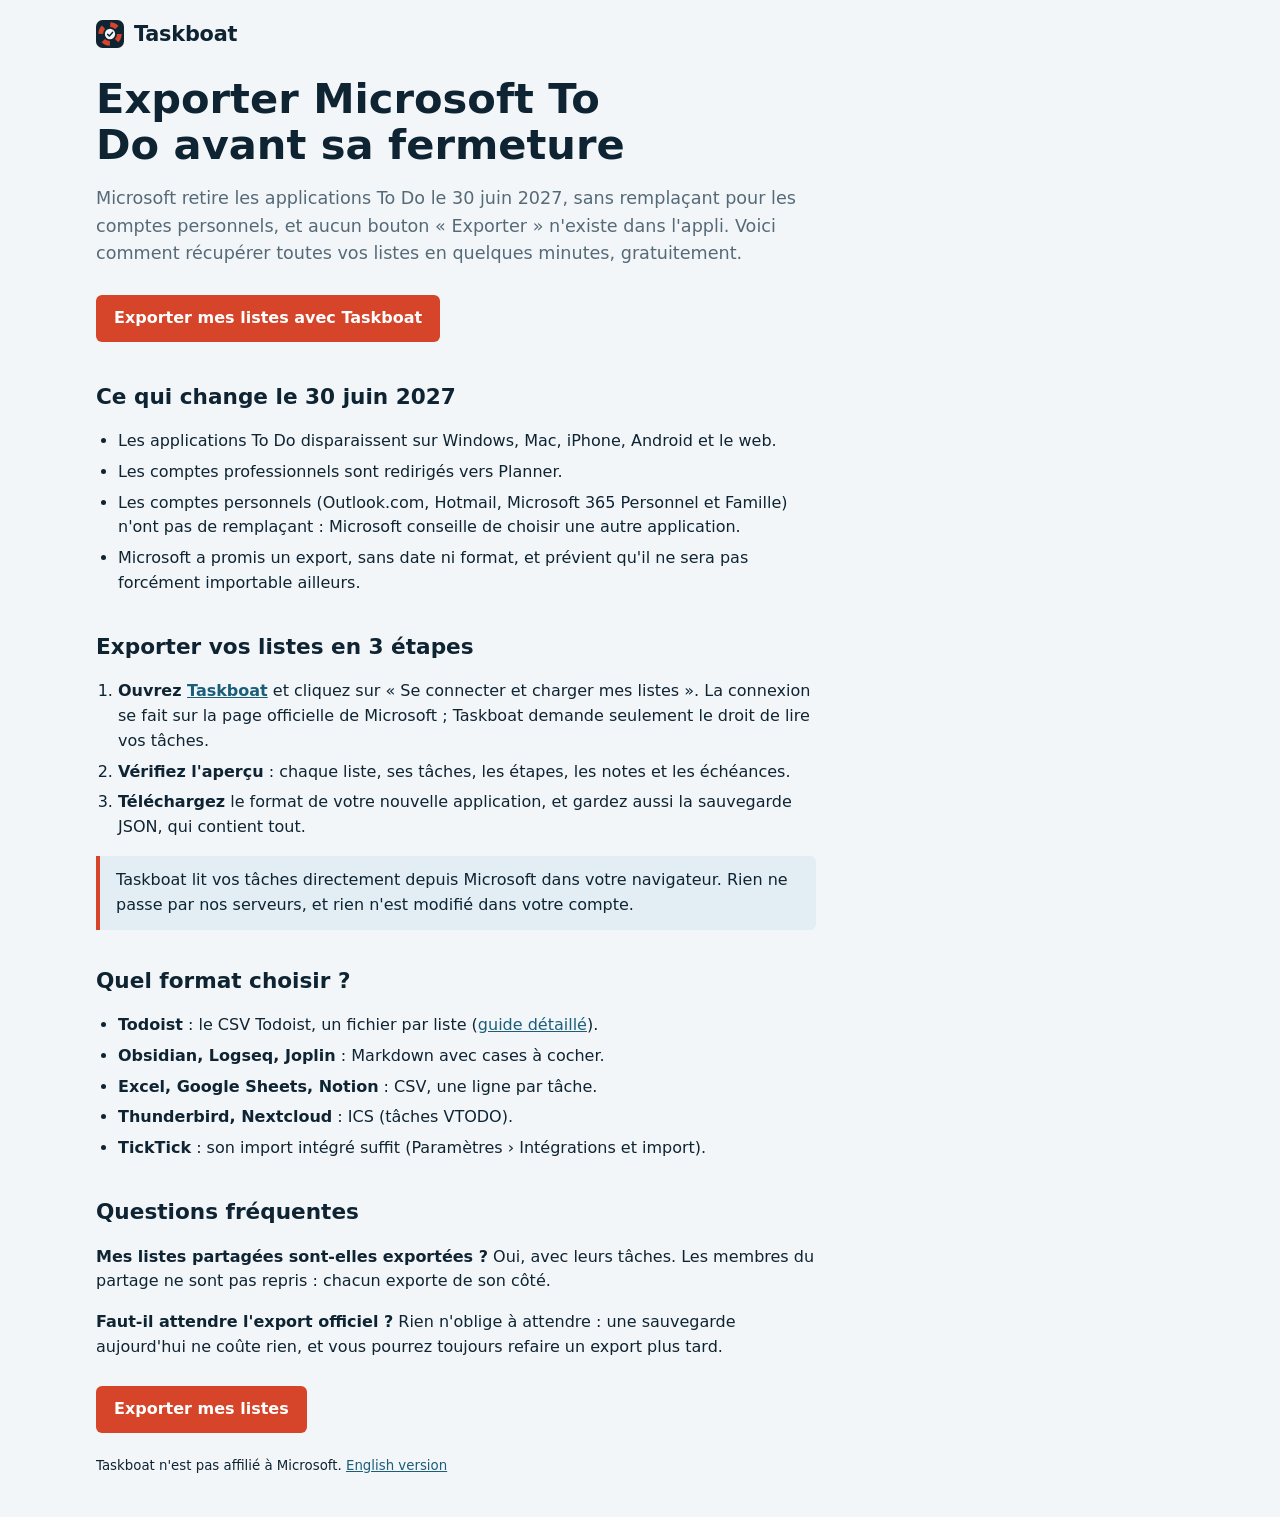
==== exporter-microsoft-to-do/index.html @ ee3c411c "Taskboat : export Microsoft To Do dans le navigateur Co-Authored-By: Claude Opus 5.5 <noreply@anthro" ====
<!doctype html>
<html lang="fr">
<head>
<meta charset="utf-8">
<meta name="viewport" content="width=device-width,initial-scale=1,viewport-fit=cover">
<title>Exporter Microsoft To Do avant sa fermeture (guide 2027)</title>
<meta name="description" content="Microsoft To Do ferme le 30 juin 2027. Comment exporter gratuitement toutes vos listes et tâches vers Todoist, Excel, Obsidian ou un calendrier, en 3 étapes.">
<link rel="canonical" href="https://DOMAINE/exporter-microsoft-to-do/">
<link rel="icon" href="/assets/icon.svg" type="image/svg+xml">
<link rel="stylesheet" href="/assets/style.css">
<meta name="theme-color" content="#1b5e7a">
</head>
<body>
<div class="wrap">
<header class="top"><div class="brand"><a href="/"><img src="/assets/icon.svg" alt="" width="28" height="28">Taskboat</a></div></header>
<main class="article">
<h1>Exporter Microsoft To Do avant sa fermeture</h1>
<p class="lead">Microsoft retire les applications To Do le 30 juin 2027, sans remplaçant pour les comptes personnels, et aucun bouton « Exporter » n'existe dans l'appli. Voici comment récupérer toutes vos listes en quelques minutes, gratuitement.</p>
<a class="cta" href="/">Exporter mes listes avec Taskboat</a>

<h2>Ce qui change le 30 juin 2027</h2>
<ul>
<li>Les applications To Do disparaissent sur Windows, Mac, iPhone, Android et le web.</li>
<li>Les comptes professionnels sont redirigés vers Planner.</li>
<li>Les comptes personnels (Outlook.com, Hotmail, Microsoft 365 Personnel et Famille) n'ont pas de remplaçant : Microsoft conseille de choisir une autre application.</li>
<li>Microsoft a promis un export, sans date ni format, et prévient qu'il ne sera pas forcément importable ailleurs.</li>
</ul>

<h2>Exporter vos listes en 3 étapes</h2>
<ol>
<li><strong>Ouvrez <a href="/">Taskboat</a></strong> et cliquez sur « Se connecter et charger mes listes ». La connexion se fait sur la page officielle de Microsoft ; Taskboat demande seulement le droit de lire vos tâches.</li>
<li><strong>Vérifiez l'aperçu</strong> : chaque liste, ses tâches, les étapes, les notes et les échéances.</li>
<li><strong>Téléchargez</strong> le format de votre nouvelle application, et gardez aussi la sauvegarde JSON, qui contient tout.</li>
</ol>
<p class="callout">Taskboat lit vos tâches directement depuis Microsoft dans votre navigateur. Rien ne passe par nos serveurs, et rien n'est modifié dans votre compte.</p>

<h2>Quel format choisir ?</h2>
<ul>
<li><strong>Todoist</strong> : le CSV Todoist, un fichier par liste (<a href="/microsoft-to-do-vers-todoist/">guide détaillé</a>).</li>
<li><strong>Obsidian, Logseq, Joplin</strong> : Markdown avec cases à cocher.</li>
<li><strong>Excel, Google Sheets, Notion</strong> : CSV, une ligne par tâche.</li>
<li><strong>Thunderbird, Nextcloud</strong> : ICS (tâches VTODO).</li>
<li><strong>TickTick</strong> : son import intégré suffit (Paramètres › Intégrations et import).</li>
</ul>

<h2>Questions fréquentes</h2>
<p><strong>Mes listes partagées sont-elles exportées ?</strong> Oui, avec leurs tâches. Les membres du partage ne sont pas repris : chacun exporte de son côté.</p>
<p><strong>Faut-il attendre l'export officiel ?</strong> Rien n'oblige à attendre : une sauvegarde aujourd'hui ne coûte rien, et vous pourrez toujours refaire un export plus tard.</p>
<a class="cta" href="/">Exporter mes listes</a>
<p><small>Taskboat n'est pas affilié à Microsoft. <a href="/en/export-microsoft-to-do/">English version</a></small></p>
</main>
</div>
</body>
</html>
---- assets/style.css ----
:root{padding-top:env(safe-area-inset-top,0px);padding-bottom:env(safe-area-inset-bottom,0px)}
body{margin:0}
img{max-width:100%}
[hidden]{display:none!important}
/* Layout : bandeau compte à rebours, puis l'outil en deux colonnes (listes | tâches) avec la barre d'export dessous ; contenu SEO en une colonne de lecture. */
:root{
  --paper:#f3f6f8; --surface:#ffffff; --ink:#0f2433; --muted:#556a78; --line:#d5dee5;
  --buoy:#d6452a; --buoy-ink:#ffffff; --sea:#1b5e7a; --sea-soft:#e2eef3;
  --done:#2f7d55; --high:#b4381f;
  --display:"Avenir Next","Segoe UI Variable Display","Segoe UI",Ubuntu,system-ui,sans-serif;
  --body:system-ui,-apple-system,"Segoe UI",Roboto,Ubuntu,sans-serif;
  --mono:ui-monospace,"Cascadia Mono","SF Mono",Menlo,Consolas,monospace;
}
@media (prefers-color-scheme:dark){:root:not([data-theme="light"]){
  --paper:#0c1820; --surface:#13232e; --ink:#e3edf2; --muted:#93a8b5; --line:#24394a;
  --buoy:#f06a4c; --buoy-ink:#1a0a05; --sea:#7cc0dc; --sea-soft:#163243;
  --done:#6fcf9c; --high:#ff8d72; color-scheme:dark}}
:root[data-theme="dark"]{
  --paper:#0c1820; --surface:#13232e; --ink:#e3edf2; --muted:#93a8b5; --line:#24394a;
  --buoy:#f06a4c; --buoy-ink:#1a0a05; --sea:#7cc0dc; --sea-soft:#163243;
  --done:#6fcf9c; --high:#ff8d72; color-scheme:dark}

*{box-sizing:border-box}
body{background:var(--paper);color:var(--ink);font-family:var(--body);font-size:16px;line-height:1.55}
html[lang="en"] .fr, html[lang="fr"] .en{display:none!important}
a{color:var(--sea)}
:focus-visible{outline:2px solid var(--buoy);outline-offset:2px}
.wrap{max-width:1120px;margin:0 auto;padding-left:max(16px,env(safe-area-inset-left,0px));padding-right:max(16px,env(safe-area-inset-right,0px))}
.narrow{max-width:720px}

header.top{padding-block:18px;display:flex;align-items:center;justify-content:space-between;gap:12px;flex-wrap:wrap}
.brand{display:flex;align-items:center;gap:10px;font-family:var(--display);font-weight:700;font-size:1.3rem;letter-spacing:-.01em}
.brand svg{flex:none}
.langs{display:flex;gap:4px}
.langs button{font:500 .8rem var(--mono);background:transparent;color:var(--muted);border:1px solid var(--line);padding:5px 9px;border-radius:4px;cursor:pointer}
.langs button[aria-pressed="true"]{background:var(--ink);color:var(--paper);border-color:var(--ink)}

.hero{padding-block:28px 22px;display:grid;grid-template-columns:1.4fr 1fr;gap:28px;align-items:end}
.hero>div{min-width:0}
.hero h1{font-family:var(--display);font-weight:700;font-size:clamp(2rem,4.6vw,3.3rem);line-height:1.04;letter-spacing:-.025em;margin:0 0 14px;text-wrap:balance}
.hero h1 em{font-style:normal;color:var(--buoy)}
.hero p.lead{font-size:1.1rem;color:var(--muted);margin:0;max-width:58ch}
.countdown{border:2px solid var(--ink);border-radius:6px;padding:16px 18px;background:var(--surface)}
.countdown .lab{font:500 .72rem var(--mono);letter-spacing:.08em;text-transform:uppercase;color:var(--muted)}
.countdown .num{font-family:var(--display);font-weight:700;font-size:3.2rem;line-height:1;font-variant-numeric:tabular-nums;margin:6px 0 2px}
.countdown .sub{font-size:.9rem;color:var(--muted)}
.countdown .bar{height:8px;background:var(--sea-soft);border-radius:4px;margin-top:12px;overflow:hidden}
.countdown .bar i{display:block;height:100%;background:var(--buoy)}

.trust{display:flex;flex-wrap:wrap;gap:8px 18px;margin:0 0 22px;padding:0;list-style:none;font-size:.9rem;color:var(--muted)}
.trust li::before{content:"✓ ";color:var(--done);font-weight:700}

/* Outil */
.tool{background:var(--surface);border:1px solid var(--line);border-radius:8px;overflow:hidden;margin-bottom:56px}
.sources{display:grid;grid-template-columns:1fr 1fr;border-bottom:1px solid var(--line)}
.src{padding:16px 18px;min-width:0}
.src+.src{border-left:1px solid var(--line)}
.src h2{font-family:var(--display);font-size:1rem;margin:0 0 4px;font-weight:700}
.src p{margin:0 0 10px;font-size:.9rem;color:var(--muted)}
.btn{font:700 .95rem var(--body);border-radius:5px;padding:9px 14px;cursor:pointer;border:1px solid var(--ink);background:var(--surface);color:var(--ink)}
.btn.primary{background:var(--buoy);border-color:var(--buoy);color:var(--buoy-ink)}
.btn:disabled{opacity:.5;cursor:not-allowed}
.row{display:flex;flex-wrap:wrap;gap:8px;align-items:center}
.drop{border:1.5px dashed var(--line);border-radius:6px;padding:10px 12px;font-size:.88rem;color:var(--muted)}
.drop.over{border-color:var(--buoy);background:var(--sea-soft)}
.status{font:400 .82rem var(--mono);color:var(--muted);padding:9px 18px;border-bottom:1px solid var(--line);background:var(--paper);overflow-wrap:anywhere}
.status b{color:var(--ink)}
.status .tag{display:inline-block;background:var(--buoy);color:var(--buoy-ink);padding:1px 6px;border-radius:3px;margin-right:6px;font-weight:500}

.panes{display:grid;grid-template-columns:250px 1fr;min-height:360px}
.lists{border-right:1px solid var(--line);padding:10px;min-width:0}
.lists button{display:flex;justify-content:space-between;gap:8px;width:100%;text-align:left;background:transparent;border:0;color:var(--ink);padding:8px 10px;border-radius:5px;cursor:pointer;font:400 .95rem var(--body)}
.lists button span:first-child{min-width:0;overflow:hidden;text-overflow:ellipsis;white-space:nowrap}
.lists button .c{font:400 .78rem var(--mono);color:var(--muted);font-variant-numeric:tabular-nums}
.lists button[aria-current="true"]{background:var(--sea-soft);font-weight:700}
.tasks{padding:12px 18px;min-width:0}
.tasks .head{display:flex;justify-content:space-between;align-items:center;gap:10px;flex-wrap:wrap;margin-bottom:8px}
.tasks h3{font-family:var(--display);font-size:1.25rem;margin:0}
.tasks input[type=search]{font:400 .9rem var(--body);padding:7px 10px;border:1px solid var(--line);border-radius:5px;background:var(--paper);color:var(--ink);min-width:0;width:200px;max-width:100%}
.task{display:grid;grid-template-columns:22px 1fr;gap:10px;padding:10px 0;border-top:1px solid var(--line)}
.task:first-of-type{border-top:0}
.task .box{width:18px;height:18px;border:2px solid var(--muted);border-radius:50%;margin-top:3px}
.task.done .box{background:var(--done);border-color:var(--done)}
.task.done .t{text-decoration:line-through;color:var(--muted)}
.task>div{min-width:0}
.t{font-weight:700;overflow-wrap:anywhere}
.meta{display:flex;flex-wrap:wrap;gap:6px;margin-top:4px;font:400 .76rem var(--mono);color:var(--muted)}
.meta span{border:1px solid var(--line);border-radius:3px;padding:1px 6px}
.meta .hi{color:var(--high);border-color:var(--high)}
.note{font-size:.88rem;color:var(--muted);margin-top:4px;white-space:pre-wrap;overflow-wrap:anywhere}
.steps{list-style:none;margin:6px 0 0;padding:0;font-size:.88rem}
.steps li{padding-left:20px;position:relative}
.steps li::before{content:"○";position:absolute;left:2px;color:var(--muted)}
.steps li.ok{color:var(--muted);text-decoration:line-through}
.steps li.ok::before{content:"●";color:var(--done);text-decoration:none}
.empty{color:var(--muted);padding:20px 0}

.exports{border-top:1px solid var(--line);padding:16px 18px;background:var(--paper)}
.exports h2{font-family:var(--display);font-size:1rem;margin:0 0 10px}
.fmt{display:grid;grid-template-columns:repeat(auto-fill,minmax(190px,1fr));gap:8px}
.fmt button{text-align:left;background:var(--surface);border:1px solid var(--line);border-radius:6px;padding:10px 12px;cursor:pointer;color:var(--ink);font:400 .85rem var(--body)}
.fmt button:hover{border-color:var(--ink)}
.fmt b{display:block;font-family:var(--display);font-size:.98rem;margin-bottom:2px}
.fmt small{color:var(--muted)}
.opts{display:flex;flex-wrap:wrap;gap:6px 18px;margin:12px 0 0;font-size:.88rem}
.out{margin-top:12px}
.out .row{justify-content:space-between;margin-bottom:6px}
.out .fname{font:500 .82rem var(--mono);overflow-wrap:anywhere}
.out textarea{width:100%;height:200px;font:400 .8rem/1.45 var(--mono);background:var(--surface);color:var(--ink);border:1px solid var(--line);border-radius:6px;padding:10px;resize:vertical}
.hint{font-size:.82rem;color:var(--muted);margin:6px 0 0}

/* Contenu */
section.content{padding-block:8px 48px}
section.content h2{font-family:var(--display);font-size:1.7rem;letter-spacing:-.015em;margin:0 0 14px;text-wrap:balance}
section.content p{margin:0 0 14px}
.howto{counter-reset:s;list-style:none;padding:0;margin:0 0 14px;display:grid;gap:12px}
.howto li{counter-increment:s;display:grid;grid-template-columns:34px 1fr;gap:12px}
.howto li::before{content:counter(s);font:700 1rem var(--display);width:30px;height:30px;border-radius:50%;background:var(--ink);color:var(--paper);display:grid;place-items:center}
.howto li>div{min-width:0}
code{font-family:var(--mono);font-size:.86em;background:var(--sea-soft);padding:1px 5px;border-radius:3px;overflow-wrap:anywhere}
.dest{width:100%;border-collapse:collapse;font-size:.92rem}
.tablewrap{overflow-x:auto;margin-bottom:14px}
.dest th,.dest td{text-align:left;padding:8px 10px;border-bottom:1px solid var(--line);vertical-align:top}
.dest th{font:500 .74rem var(--mono);letter-spacing:.06em;text-transform:uppercase;color:var(--muted)}
details{border-top:1px solid var(--line);padding:12px 0}
details:last-of-type{border-bottom:1px solid var(--line)}
summary{font-weight:700;cursor:pointer}
details p{margin:8px 0 0;color:var(--muted)}

.premium{background:var(--ink);color:var(--paper);border-radius:8px;padding:26px 24px;margin-bottom:48px}
.premium h2{font-family:var(--display);font-size:1.6rem;margin:0 0 6px}
.premium p{margin:0 0 16px;opacity:.85}
.plans{display:grid;grid-template-columns:repeat(auto-fit,minmax(220px,1fr));gap:12px}
.plan{border:1px solid color-mix(in srgb,var(--paper) 25%,transparent);border-radius:6px;padding:16px}
.plan h3{margin:0 0 2px;font-family:var(--display)}
.plan .price{font:500 1.4rem var(--display);margin-bottom:8px;font-variant-numeric:tabular-nums}
.plan ul{margin:0;padding-left:18px;font-size:.92rem}
.plan.hl{border-color:var(--buoy)}
.badge{display:inline-block;font:500 .7rem var(--mono);text-transform:uppercase;letter-spacing:.06em;background:var(--buoy);color:var(--buoy-ink);padding:2px 7px;border-radius:3px;margin-bottom:8px}

footer{border-top:1px solid var(--line);padding-block:20px 36px;font-size:.84rem;color:var(--muted)}

@media (max-width:780px){
  .hero{grid-template-columns:1fr}
  .sources{grid-template-columns:1fr}
  .src+.src{border-left:0;border-top:1px solid var(--line)}
  .panes{grid-template-columns:1fr}
  .lists{border-right:0;border-bottom:1px solid var(--line);display:flex;overflow-x:auto;gap:4px}
  .lists button{width:auto;flex:none}
  .tasks input[type=search]{width:100%}
}
@media (prefers-reduced-motion:reduce){*{transition:none!important;animation:none!important}}

/* pages de guide */
.article{max-width:720px;padding-block:8px 24px}
.article h1{font-family:var(--display);font-size:clamp(1.8rem,4vw,2.6rem);line-height:1.1;margin:0 0 14px;text-wrap:balance}
.article h2{font-family:var(--display);font-size:1.35rem;margin:34px 0 10px}
.article .lead{font-size:1.1rem;color:var(--muted)}
.article ol,.article ul{padding-left:22px;display:grid;gap:6px}
.cta{display:inline-block;margin:10px 0 4px;background:var(--buoy);color:var(--buoy-ink);text-decoration:none;font-weight:700;padding:11px 18px;border-radius:6px}
.callout{border-left:4px solid var(--buoy);background:var(--sea-soft);padding:12px 16px;border-radius:0 6px 6px 0}
.brand a{color:inherit;text-decoration:none;display:flex;align-items:center;gap:10px}
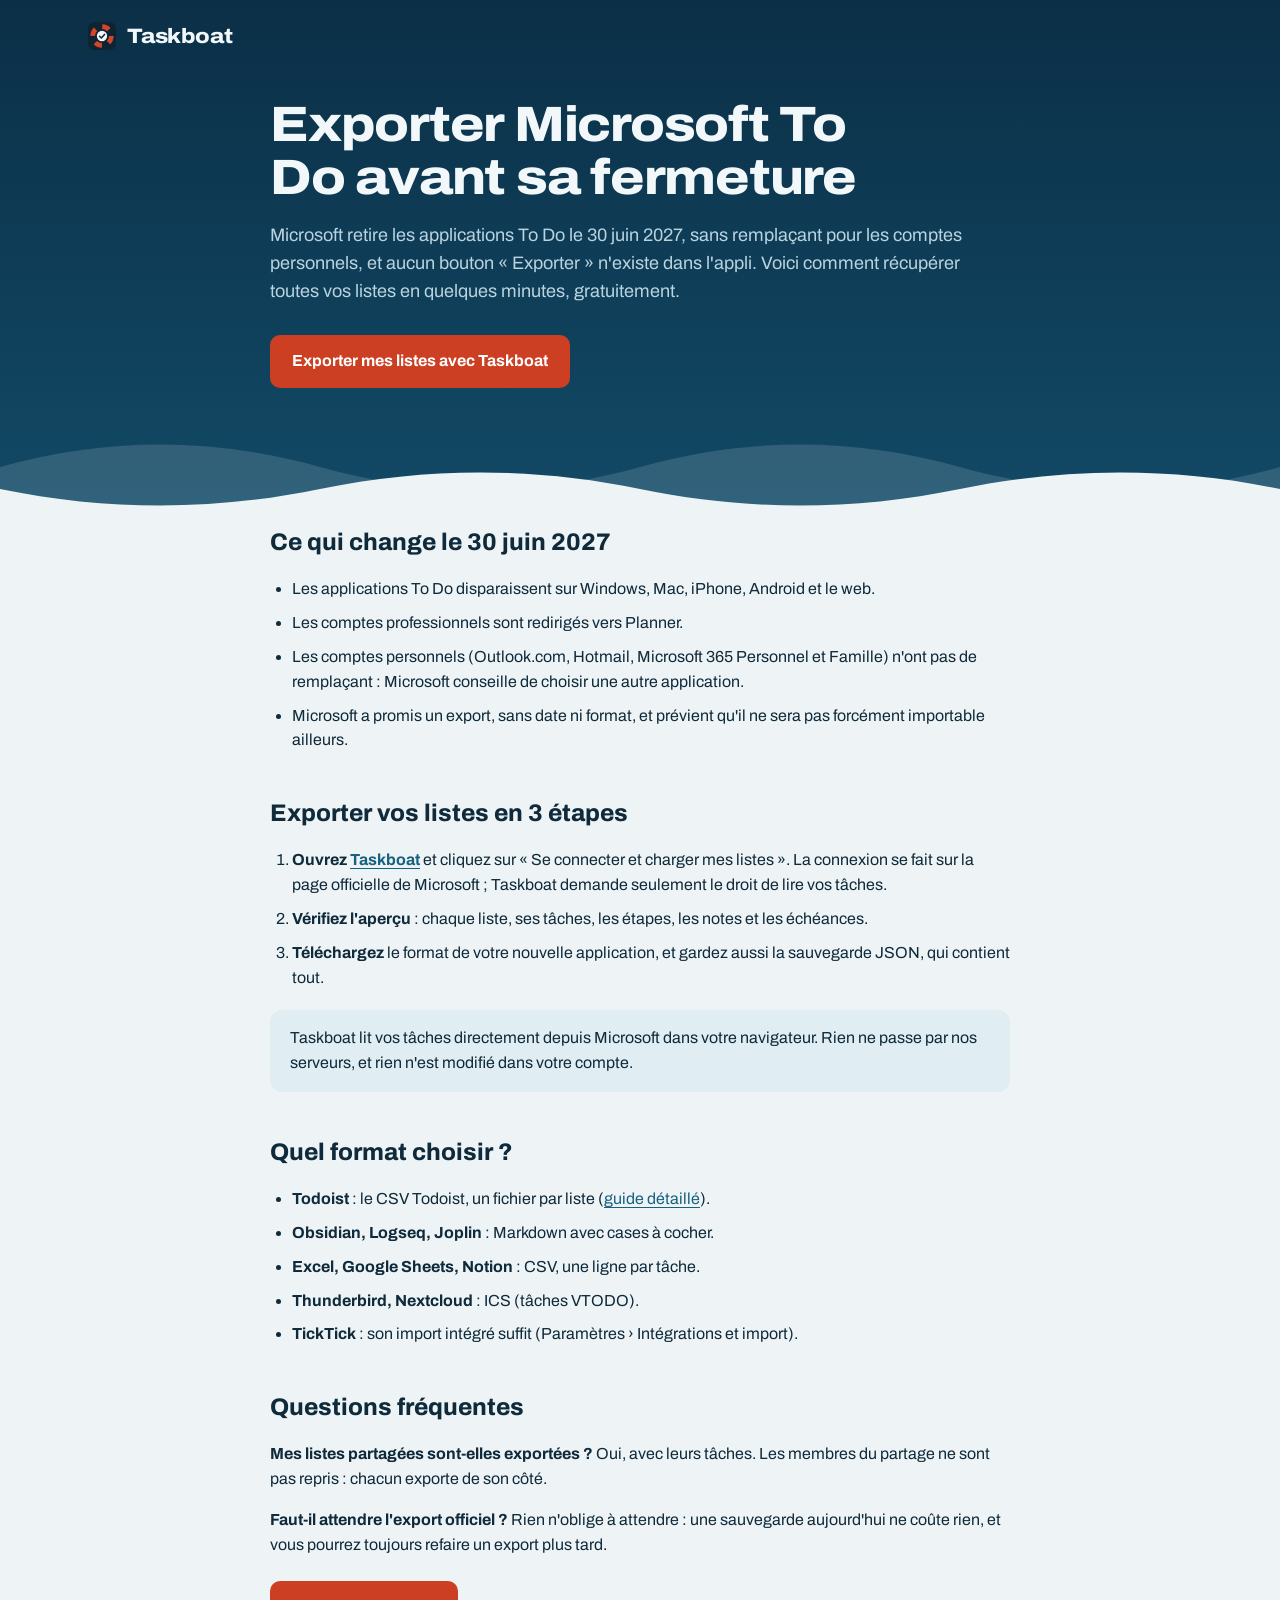
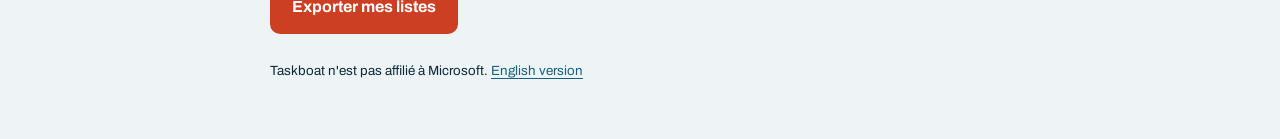
==== commit 9c46006b: "Nouvelle identité visuelle maritime, police locale, image de partage Co-Authored-By: Claude Opus 5.5" ====
--- a/exporter-microsoft-to-do/index.html
+++ b/exporter-microsoft-to-do/index.html
@@ -11,13 +11,20 @@
 <meta name="theme-color" content="#1b5e7a">
 </head>
 <body>
+<main>
+<div class="sea sea-guide">
 <div class="wrap">
 <header class="top"><div class="brand"><a href="/"><img src="/assets/icon.svg" alt="" width="28" height="28">Taskboat</a></div></header>
-<main class="article">
+<div class="article">
 <h1>Exporter Microsoft To Do avant sa fermeture</h1>
 <p class="lead">Microsoft retire les applications To Do le 30 juin 2027, sans remplaçant pour les comptes personnels, et aucun bouton « Exporter » n'existe dans l'appli. Voici comment récupérer toutes vos listes en quelques minutes, gratuitement.</p>
 <a class="cta" href="/">Exporter mes listes avec Taskboat</a>
+</div>
+</div>
+<svg class="wave" viewBox="0 0 1440 90" preserveAspectRatio="none" aria-hidden="true"><path class="back" d="M0 40C120 10 240 10 360 40S600 70 720 40 960 10 1080 40s240 30 360 0V90H0Z"/><path class="front" d="M0 62c120 22 240 22 360 0s240-22 360 0 240 22 360 0 240-22 360 0V90H0Z"/></svg>
+</div>
 
+<div class="wrap"><div class="article">
 <h2>Ce qui change le 30 juin 2027</h2>
 <ul>
 <li>Les applications To Do disparaissent sur Windows, Mac, iPhone, Android et le web.</li>
@@ -48,7 +55,7 @@
 <p><strong>Faut-il attendre l'export officiel ?</strong> Rien n'oblige à attendre : une sauvegarde aujourd'hui ne coûte rien, et vous pourrez toujours refaire un export plus tard.</p>
 <a class="cta" href="/">Exporter mes listes</a>
 <p><small>Taskboat n'est pas affilié à Microsoft. <a href="/en/export-microsoft-to-do/">English version</a></small></p>
+</div></div>
 </main>
-</div>
 </body>
 </html>
--- a/assets/style.css
+++ b/assets/style.css
@@ -1,162 +1,206 @@
-:root{padding-top:env(safe-area-inset-top,0px);padding-bottom:env(safe-area-inset-bottom,0px)}
-body{margin:0}
-img{max-width:100%}
+/* Plan : mer profonde en tête (titre + bouée-compteur), vague, outil posé sur la ligne d'eau, puis contenu sur papier clair. */
+@font-face{font-family:"Archivo";src:url("/assets/fonts/archivo.woff2") format("woff2");font-weight:400 800;font-stretch:100% 125%;font-display:swap}
+:root{
+  --deep:#0b2f47; --deep-2:#124a66; --foam:#f2f8fa; --foam-muted:#b9d3df; --coral:#ff8a6b;
+  --paper:#eef4f6; --surface:#ffffff; --ink:#0f2a3a; --muted:#526b7a; --line:#d3e0e6;
+  --buoy:#cc3f22; --buoy-hover:#b03319; --buoy-ink:#ffffff; --sea:#17617f; --sea-soft:#e0eef3;
+  --done:#23774b; --high:#b4381f; --shadow:0 18px 50px -18px rgb(11 47 71 / .38);
+  --display:"Archivo","Segoe UI Variable Display","Segoe UI",system-ui,sans-serif;
+  --body:"Archivo","Segoe UI",system-ui,-apple-system,Roboto,sans-serif;
+  --mono:ui-monospace,"Cascadia Mono","SF Mono",Menlo,Consolas,monospace;
+}
+@media (prefers-color-scheme:dark){:root{
+  --deep:#0a2a3f; --deep-2:#0f4059; --paper:#071822; --surface:#0f2532; --ink:#e4eff4; --muted:#9ab2bf; --line:#21404f;
+  --buoy:#f47553; --buoy-hover:#ff8d6e; --buoy-ink:#1d0a04; --sea:#83c9e4; --sea-soft:#153646;
+  --done:#6fd39e; --high:#ff9a80; --shadow:0 18px 50px -18px rgb(0 0 0 / .7); color-scheme:dark}}
+
+*{box-sizing:border-box}
+html{-webkit-text-size-adjust:100%}
+body{margin:0;background:var(--paper);color:var(--ink);font-family:var(--body);font-size:16px;line-height:1.55}
+img,svg{max-width:100%}
 [hidden]{display:none!important}
-/* Layout : bandeau compte à rebours, puis l'outil en deux colonnes (listes | tâches) avec la barre d'export dessous ; contenu SEO en une colonne de lecture. */
-:root{
-  --paper:#f3f6f8; --surface:#ffffff; --ink:#0f2433; --muted:#556a78; --line:#d5dee5;
-  --buoy:#d6452a; --buoy-ink:#ffffff; --sea:#1b5e7a; --sea-soft:#e2eef3;
-  --done:#2f7d55; --high:#b4381f;
-  --display:"Avenir Next","Segoe UI Variable Display","Segoe UI",Ubuntu,system-ui,sans-serif;
-  --body:system-ui,-apple-system,"Segoe UI",Roboto,Ubuntu,sans-serif;
-  --mono:ui-monospace,"Cascadia Mono","SF Mono",Menlo,Consolas,monospace;
-}
-@media (prefers-color-scheme:dark){:root:not([data-theme="light"]){
-  --paper:#0c1820; --surface:#13232e; --ink:#e3edf2; --muted:#93a8b5; --line:#24394a;
-  --buoy:#f06a4c; --buoy-ink:#1a0a05; --sea:#7cc0dc; --sea-soft:#163243;
-  --done:#6fcf9c; --high:#ff8d72; color-scheme:dark}}
-:root[data-theme="dark"]{
-  --paper:#0c1820; --surface:#13232e; --ink:#e3edf2; --muted:#93a8b5; --line:#24394a;
-  --buoy:#f06a4c; --buoy-ink:#1a0a05; --sea:#7cc0dc; --sea-soft:#163243;
-  --done:#6fcf9c; --high:#ff8d72; color-scheme:dark}
-
-*{box-sizing:border-box}
-body{background:var(--paper);color:var(--ink);font-family:var(--body);font-size:16px;line-height:1.55}
 html[lang="en"] .fr, html[lang="fr"] .en{display:none!important}
-a{color:var(--sea)}
-:focus-visible{outline:2px solid var(--buoy);outline-offset:2px}
-.wrap{max-width:1120px;margin:0 auto;padding-left:max(16px,env(safe-area-inset-left,0px));padding-right:max(16px,env(safe-area-inset-right,0px))}
-.narrow{max-width:720px}
-
-header.top{padding-block:18px;display:flex;align-items:center;justify-content:space-between;gap:12px;flex-wrap:wrap}
-.brand{display:flex;align-items:center;gap:10px;font-family:var(--display);font-weight:700;font-size:1.3rem;letter-spacing:-.01em}
-.brand svg{flex:none}
-.langs{display:flex;gap:4px}
-.langs button{font:500 .8rem var(--mono);background:transparent;color:var(--muted);border:1px solid var(--line);padding:5px 9px;border-radius:4px;cursor:pointer}
-.langs button[aria-pressed="true"]{background:var(--ink);color:var(--paper);border-color:var(--ink)}
-
-.hero{padding-block:28px 22px;display:grid;grid-template-columns:1.4fr 1fr;gap:28px;align-items:end}
-.hero>div{min-width:0}
-.hero h1{font-family:var(--display);font-weight:700;font-size:clamp(2rem,4.6vw,3.3rem);line-height:1.04;letter-spacing:-.025em;margin:0 0 14px;text-wrap:balance}
-.hero h1 em{font-style:normal;color:var(--buoy)}
-.hero p.lead{font-size:1.1rem;color:var(--muted);margin:0;max-width:58ch}
-.countdown{border:2px solid var(--ink);border-radius:6px;padding:16px 18px;background:var(--surface)}
-.countdown .lab{font:500 .72rem var(--mono);letter-spacing:.08em;text-transform:uppercase;color:var(--muted)}
-.countdown .num{font-family:var(--display);font-weight:700;font-size:3.2rem;line-height:1;font-variant-numeric:tabular-nums;margin:6px 0 2px}
-.countdown .sub{font-size:.9rem;color:var(--muted)}
-.countdown .bar{height:8px;background:var(--sea-soft);border-radius:4px;margin-top:12px;overflow:hidden}
-.countdown .bar i{display:block;height:100%;background:var(--buoy)}
-
-.trust{display:flex;flex-wrap:wrap;gap:8px 18px;margin:0 0 22px;padding:0;list-style:none;font-size:.9rem;color:var(--muted)}
-.trust li::before{content:"✓ ";color:var(--done);font-weight:700}
+a{color:var(--sea);text-underline-offset:3px}
+:focus-visible{outline:3px solid var(--coral);outline-offset:2px}
+h1,h2,h3{font-family:var(--display);text-wrap:balance}
+.wrap{max-width:1140px;margin:0 auto;padding-left:max(18px,env(safe-area-inset-left,0px));padding-right:max(18px,env(safe-area-inset-right,0px))}
+.narrow{max-width:800px}
+
+/* Mer */
+.sea{position:relative;background:linear-gradient(var(--deep),var(--deep-2));color:var(--foam);padding-bottom:210px;overflow:hidden}
+.sea .wave{position:absolute;left:0;bottom:-1px;width:100%;height:90px;max-width:none;display:block}
+.wave .back{fill:var(--foam);opacity:.14}
+.wave .front{fill:var(--paper)}
+.sea .wrap{position:relative;z-index:1}
+header.top{padding-block:20px;display:flex;align-items:center;justify-content:space-between;gap:12px;flex-wrap:wrap}
+.brand{display:flex;align-items:center;gap:11px;font-family:var(--display);font-weight:800;font-stretch:112%;font-size:1.3rem;letter-spacing:-.01em}
+.brand a{color:inherit;text-decoration:none;display:flex;align-items:center;gap:11px}
+.langs{display:flex;border:1px solid rgb(242 248 250 / .35);border-radius:99px;padding:3px}
+.langs button{font:600 .82rem var(--body);background:transparent;color:var(--foam-muted);border:0;padding:5px 13px;border-radius:99px;cursor:pointer}
+.langs button[aria-pressed="true"]{background:var(--foam);color:#0b2f47}
+
+.hero{padding-block:34px 20px;display:grid;grid-template-columns:minmax(0,1.45fr) minmax(0,1fr);gap:40px;align-items:center}
+.hero h1{font-weight:800;font-stretch:116%;font-size:clamp(2rem,4.2vw,3.3rem);line-height:1.03;letter-spacing:-.03em;margin:0 0 20px}
+.hero h1 em{font-style:normal;color:var(--coral);display:block}
+.hero .lead{font-size:1.13rem;color:var(--foam-muted);margin:0;max-width:54ch}
+.trust{display:flex;flex-wrap:wrap;gap:8px 22px;margin:26px 0 0;padding:0;list-style:none;font-size:.93rem;font-weight:500}
+.trust li{display:flex;gap:8px;align-items:center}
+.trust li::before{content:"";width:15px;height:8px;border:solid var(--coral);border-width:0 0 2.5px 2.5px;transform:rotate(-45deg) scale(.75);margin-top:-5px}
+
+.countdown{text-align:center}
+.buoy{position:relative;width:min(330px,82vw);margin:0 auto}
+.buoy svg{display:block;width:100%;height:auto;overflow:visible}
+.buoy .in{position:absolute;inset:0;display:grid;place-content:center;justify-items:center}
+.buoy .num{font:800 clamp(2.9rem,14vw,3.9rem)/1 var(--display);font-variant-numeric:tabular-nums;letter-spacing:-.03em}
+.buoy .unit{font-size:.95rem;font-weight:600;color:var(--foam-muted);margin-top:3px}
+.countdown .lab{margin:16px 0 0;font-size:.95rem;color:var(--foam-muted)}
+.countdown .lab b{color:var(--foam)}
+@media (prefers-reduced-motion:no-preference){
+  .buoy svg{animation:bob 7s ease-in-out infinite;transform-origin:50% 60%}
+  .btn,.fmt button,.lists button,.cta{transition:background-color .15s,border-color .15s,transform .15s}
+}
+@keyframes bob{0%,100%{transform:rotate(-3deg)}50%{transform:rotate(3deg)}}
 
 /* Outil */
-.tool{background:var(--surface);border:1px solid var(--line);border-radius:8px;overflow:hidden;margin-bottom:56px}
-.sources{display:grid;grid-template-columns:1fr 1fr;border-bottom:1px solid var(--line)}
-.src{padding:16px 18px;min-width:0}
+.deck{position:relative;z-index:2;margin-top:-165px}
+.tool{background:var(--surface);border-radius:18px;overflow:hidden;margin-bottom:84px;box-shadow:var(--shadow);border:1px solid var(--line)}
+.sources{display:grid;grid-template-columns:1.1fr 1fr}
+.src{padding:26px 28px;min-width:0}
 .src+.src{border-left:1px solid var(--line)}
-.src h2{font-family:var(--display);font-size:1rem;margin:0 0 4px;font-weight:700}
-.src p{margin:0 0 10px;font-size:.9rem;color:var(--muted)}
-.btn{font:700 .95rem var(--body);border-radius:5px;padding:9px 14px;cursor:pointer;border:1px solid var(--ink);background:var(--surface);color:var(--ink)}
+.src h2{font-size:1.2rem;margin:0 0 5px;font-weight:700}
+.src p{margin:0 0 16px;font-size:.94rem;color:var(--muted)}
+.btn{font:700 .96rem var(--body);border-radius:10px;padding:11px 18px;cursor:pointer;border:1.5px solid var(--line);background:var(--surface);color:var(--ink)}
+.btn:hover{border-color:var(--sea)}
 .btn.primary{background:var(--buoy);border-color:var(--buoy);color:var(--buoy-ink)}
-.btn:disabled{opacity:.5;cursor:not-allowed}
-.row{display:flex;flex-wrap:wrap;gap:8px;align-items:center}
-.drop{border:1.5px dashed var(--line);border-radius:6px;padding:10px 12px;font-size:.88rem;color:var(--muted)}
-.drop.over{border-color:var(--buoy);background:var(--sea-soft)}
-.status{font:400 .82rem var(--mono);color:var(--muted);padding:9px 18px;border-bottom:1px solid var(--line);background:var(--paper);overflow-wrap:anywhere}
+.btn.primary:hover{background:var(--buoy-hover);border-color:var(--buoy-hover)}
+#btn-ms{font-size:1.04rem;padding:14px 22px}
+.btn:disabled{opacity:.55;cursor:wait}
+.row{display:flex;flex-wrap:wrap;gap:10px;align-items:center}
+.drop{border:1.5px dashed var(--line);border-radius:10px;padding:10px 14px;font-size:.9rem;color:var(--muted)}
+.drop.over{border-color:var(--buoy);background:var(--sea-soft);color:var(--ink)}
+.status{font-size:.92rem;color:var(--muted);padding:12px 28px;border-block:1px solid var(--line);background:var(--sea-soft);overflow-wrap:anywhere}
 .status b{color:var(--ink)}
-.status .tag{display:inline-block;background:var(--buoy);color:var(--buoy-ink);padding:1px 6px;border-radius:3px;margin-right:6px;font-weight:500}
-
-.panes{display:grid;grid-template-columns:250px 1fr;min-height:360px}
-.lists{border-right:1px solid var(--line);padding:10px;min-width:0}
-.lists button{display:flex;justify-content:space-between;gap:8px;width:100%;text-align:left;background:transparent;border:0;color:var(--ink);padding:8px 10px;border-radius:5px;cursor:pointer;font:400 .95rem var(--body)}
+.status .tag{display:inline-block;background:var(--sea);color:var(--surface);padding:1px 10px;border-radius:99px;margin-right:9px;font-weight:600;font-size:.82rem}
+
+.panes{display:grid;grid-template-columns:250px minmax(0,1fr);min-height:340px}
+.lists{border-right:1px solid var(--line);padding:16px;min-width:0;display:flex;flex-direction:column;gap:3px}
+.lists button{display:flex;justify-content:space-between;align-items:center;gap:8px;width:100%;text-align:left;background:transparent;border:0;color:var(--ink);padding:10px 12px;border-radius:9px;cursor:pointer;font:500 .97rem var(--body)}
 .lists button span:first-child{min-width:0;overflow:hidden;text-overflow:ellipsis;white-space:nowrap}
-.lists button .c{font:400 .78rem var(--mono);color:var(--muted);font-variant-numeric:tabular-nums}
+.lists button .c{font-size:.82rem;color:var(--muted);font-variant-numeric:tabular-nums}
+.lists button:hover{background:var(--paper)}
 .lists button[aria-current="true"]{background:var(--sea-soft);font-weight:700}
-.tasks{padding:12px 18px;min-width:0}
+.tasks{padding:20px 28px;min-width:0}
 .tasks .head{display:flex;justify-content:space-between;align-items:center;gap:10px;flex-wrap:wrap;margin-bottom:8px}
-.tasks h3{font-family:var(--display);font-size:1.25rem;margin:0}
-.tasks input[type=search]{font:400 .9rem var(--body);padding:7px 10px;border:1px solid var(--line);border-radius:5px;background:var(--paper);color:var(--ink);min-width:0;width:200px;max-width:100%}
-.task{display:grid;grid-template-columns:22px 1fr;gap:10px;padding:10px 0;border-top:1px solid var(--line)}
-.task:first-of-type{border-top:0}
-.task .box{width:18px;height:18px;border:2px solid var(--muted);border-radius:50%;margin-top:3px}
+.tasks h3{font-size:1.4rem;margin:0;font-weight:700}
+.tasks input[type=search]{font:400 .94rem var(--body);padding:9px 14px;border:1px solid var(--line);border-radius:10px;background:var(--paper);color:var(--ink);width:220px;max-width:100%}
+.task{display:grid;grid-template-columns:22px minmax(0,1fr);gap:12px;padding:14px 0;border-top:1px solid var(--line)}
+.task:first-child{border-top:0}
+.task .box{width:20px;height:20px;border:2px solid var(--muted);border-radius:50%;margin-top:2px;display:grid;place-items:center}
 .task.done .box{background:var(--done);border-color:var(--done)}
-.task.done .t{text-decoration:line-through;color:var(--muted)}
-.task>div{min-width:0}
-.t{font-weight:700;overflow-wrap:anywhere}
-.meta{display:flex;flex-wrap:wrap;gap:6px;margin-top:4px;font:400 .76rem var(--mono);color:var(--muted)}
-.meta span{border:1px solid var(--line);border-radius:3px;padding:1px 6px}
-.meta .hi{color:var(--high);border-color:var(--high)}
-.note{font-size:.88rem;color:var(--muted);margin-top:4px;white-space:pre-wrap;overflow-wrap:anywhere}
-.steps{list-style:none;margin:6px 0 0;padding:0;font-size:.88rem}
-.steps li{padding-left:20px;position:relative}
-.steps li::before{content:"○";position:absolute;left:2px;color:var(--muted)}
+.task.done .box::after{content:"";width:9px;height:5px;border:solid var(--surface);border-width:0 0 2px 2px;transform:translateY(-1px) rotate(-45deg)}
+.task.done .t{text-decoration:line-through;color:var(--muted);font-weight:500}
+.t{font-weight:650;overflow-wrap:anywhere}
+.meta{display:flex;flex-wrap:wrap;gap:6px;margin-top:6px;font-size:.82rem;color:var(--muted)}
+.meta span{background:var(--paper);border-radius:99px;padding:2px 10px}
+.meta .hi{color:var(--high);font-weight:600;background:color-mix(in srgb,var(--high) 12%,transparent)}
+.note{font-size:.92rem;color:var(--muted);margin-top:6px;white-space:pre-wrap;overflow-wrap:anywhere}
+.steps{list-style:none;margin:8px 0 0;padding:0;font-size:.92rem;display:grid;gap:2px}
+.steps li{padding-left:22px;position:relative;overflow-wrap:anywhere}
+.steps li::before{content:"";position:absolute;left:2px;top:.45em;width:9px;height:9px;border:1.5px solid var(--muted);border-radius:50%}
 .steps li.ok{color:var(--muted);text-decoration:line-through}
-.steps li.ok::before{content:"●";color:var(--done);text-decoration:none}
+.steps li.ok::before{background:var(--done);border-color:var(--done)}
 .empty{color:var(--muted);padding:20px 0}
 
-.exports{border-top:1px solid var(--line);padding:16px 18px;background:var(--paper)}
-.exports h2{font-family:var(--display);font-size:1rem;margin:0 0 10px}
-.fmt{display:grid;grid-template-columns:repeat(auto-fill,minmax(190px,1fr));gap:8px}
-.fmt button{text-align:left;background:var(--surface);border:1px solid var(--line);border-radius:6px;padding:10px 12px;cursor:pointer;color:var(--ink);font:400 .85rem var(--body)}
-.fmt button:hover{border-color:var(--ink)}
-.fmt b{display:block;font-family:var(--display);font-size:.98rem;margin-bottom:2px}
-.fmt small{color:var(--muted)}
-.opts{display:flex;flex-wrap:wrap;gap:6px 18px;margin:12px 0 0;font-size:.88rem}
-.out{margin-top:12px}
-.out .row{justify-content:space-between;margin-bottom:6px}
-.out .fname{font:500 .82rem var(--mono);overflow-wrap:anywhere}
-.out textarea{width:100%;height:200px;font:400 .8rem/1.45 var(--mono);background:var(--surface);color:var(--ink);border:1px solid var(--line);border-radius:6px;padding:10px;resize:vertical}
-.hint{font-size:.82rem;color:var(--muted);margin:6px 0 0}
+.exports{border-top:1px solid var(--line);padding:26px 28px 28px;background:var(--paper)}
+.exports h2{font-size:1.2rem;margin:0 0 14px;font-weight:700}
+.fmt{display:grid;grid-template-columns:repeat(5,minmax(0,1fr));gap:10px}
+.fmt button{display:flex;flex-direction:column;justify-content:flex-start;text-align:left;background:var(--surface);border:1.5px solid var(--line);border-radius:12px;padding:14px;cursor:pointer;color:var(--ink);font:400 .86rem/1.4 var(--body)}
+.fmt button:hover{border-color:var(--sea)}
+.fmt button[aria-pressed="true"]{border-color:var(--buoy);box-shadow:inset 0 0 0 1px var(--buoy)}
+.fmt b{display:block;font-size:1.04rem;margin-bottom:3px}
+.fmt small{color:var(--muted);font-size:.86rem}
+.opts{display:flex;flex-wrap:wrap;gap:8px 22px;margin:16px 0 0;font-size:.93rem}
+.opts label{display:flex;gap:8px;align-items:center;cursor:pointer}
+.opts input{accent-color:var(--buoy);width:17px;height:17px;margin:0}
+.out{margin-top:20px;background:var(--surface);border:1px solid var(--line);border-radius:12px;padding:16px 18px}
+.out>.row{justify-content:space-between}
+.out .fname{font-weight:650;overflow-wrap:anywhere}
+.out textarea{display:block;width:100%;height:190px;margin-top:10px;font:400 .82rem/1.5 var(--mono);background:var(--paper);color:var(--ink);border:1px solid var(--line);border-radius:8px;padding:12px;resize:vertical}
+.out details{margin-top:10px}
+.out summary{font-size:.9rem;font-weight:600;color:var(--sea);cursor:pointer;width:fit-content}
+.hint{font-size:.9rem;color:var(--muted);margin:10px 0 0;max-width:88ch}
 
 /* Contenu */
-section.content{padding-block:8px 48px}
-section.content h2{font-family:var(--display);font-size:1.7rem;letter-spacing:-.015em;margin:0 0 14px;text-wrap:balance}
-section.content p{margin:0 0 14px}
-.howto{counter-reset:s;list-style:none;padding:0;margin:0 0 14px;display:grid;gap:12px}
-.howto li{counter-increment:s;display:grid;grid-template-columns:34px 1fr;gap:12px}
-.howto li::before{content:counter(s);font:700 1rem var(--display);width:30px;height:30px;border-radius:50%;background:var(--ink);color:var(--paper);display:grid;place-items:center}
-.howto li>div{min-width:0}
-code{font-family:var(--mono);font-size:.86em;background:var(--sea-soft);padding:1px 5px;border-radius:3px;overflow-wrap:anywhere}
-.dest{width:100%;border-collapse:collapse;font-size:.92rem}
-.tablewrap{overflow-x:auto;margin-bottom:14px}
-.dest th,.dest td{text-align:left;padding:8px 10px;border-bottom:1px solid var(--line);vertical-align:top}
-.dest th{font:500 .74rem var(--mono);letter-spacing:.06em;text-transform:uppercase;color:var(--muted)}
-details{border-top:1px solid var(--line);padding:12px 0}
-details:last-of-type{border-bottom:1px solid var(--line)}
-summary{font-weight:700;cursor:pointer}
-details p{margin:8px 0 0;color:var(--muted)}
-
-.premium{background:var(--ink);color:var(--paper);border-radius:8px;padding:26px 24px;margin-bottom:48px}
-.premium h2{font-family:var(--display);font-size:1.6rem;margin:0 0 6px}
-.premium p{margin:0 0 16px;opacity:.85}
-.plans{display:grid;grid-template-columns:repeat(auto-fit,minmax(220px,1fr));gap:12px}
-.plan{border:1px solid color-mix(in srgb,var(--paper) 25%,transparent);border-radius:6px;padding:16px}
-.plan h3{margin:0 0 2px;font-family:var(--display)}
-.plan .price{font:500 1.4rem var(--display);margin-bottom:8px;font-variant-numeric:tabular-nums}
-.plan ul{margin:0;padding-left:18px;font-size:.92rem}
-.plan.hl{border-color:var(--buoy)}
-.badge{display:inline-block;font:500 .7rem var(--mono);text-transform:uppercase;letter-spacing:.06em;background:var(--buoy);color:var(--buoy-ink);padding:2px 7px;border-radius:3px;margin-bottom:8px}
-
-footer{border-top:1px solid var(--line);padding-block:20px 36px;font-size:.84rem;color:var(--muted)}
-
-@media (max-width:780px){
-  .hero{grid-template-columns:1fr}
-  .sources{grid-template-columns:1fr}
+section.content{padding-bottom:72px}
+section.content h2{font-size:clamp(1.55rem,3.4vw,2.1rem);font-weight:800;font-stretch:108%;letter-spacing:-.02em;line-height:1.15;margin:60px 0 20px}
+section.content h2:first-of-type,section.content h2.en:nth-of-type(2){margin-top:0}
+section.content p{margin:0 0 14px;max-width:68ch}
+.howto{counter-reset:s;list-style:none;padding:0;margin:0 0 24px;display:grid;gap:18px}
+.howto li{counter-increment:s;display:grid;grid-template-columns:44px minmax(0,1fr);gap:16px}
+.howto li::before{box-sizing:border-box;content:counter(s);font:800 1.1rem var(--display);width:44px;height:44px;border-radius:50%;border:6px solid var(--buoy);color:var(--ink);display:grid;place-items:center}
+code{font-family:var(--mono);font-size:.86em;background:var(--sea-soft);padding:1px 6px;border-radius:5px;overflow-wrap:anywhere}
+.tablewrap{overflow-x:auto;background:var(--surface);border:1px solid var(--line);border-radius:14px}
+.dest{width:100%;border-collapse:collapse;font-size:.95rem}
+.dest th,.dest td{text-align:left;padding:13px 18px;border-bottom:1px solid var(--line);vertical-align:top}
+.dest tr:last-child td{border-bottom:0}
+.dest td:first-child{font-weight:650}
+.dest th{font-size:.85rem;font-weight:600;color:var(--muted);background:var(--sea-soft)}
+.content details{border-top:1px solid var(--line)}
+.content details:last-of-type{border-bottom:1px solid var(--line)}
+.content summary{font-weight:650;font-size:1.05rem;cursor:pointer;padding:17px 0;list-style:none;display:flex;justify-content:space-between;gap:16px}
+.content summary::-webkit-details-marker{display:none}
+.content summary::after{content:"";flex:none;width:9px;height:9px;border:solid var(--buoy);border-width:0 2.5px 2.5px 0;transform:rotate(45deg);margin-top:6px}
+.content details[open] summary::after{transform:rotate(-135deg);margin-top:11px}
+.content details p{margin:0 0 18px;color:var(--muted)}
+
+.premium{background:linear-gradient(var(--deep),var(--deep-2));color:var(--foam);border-radius:18px;padding:clamp(24px,5vw,44px);margin-bottom:72px}
+.premium h2{font-size:clamp(1.55rem,3.4vw,2.1rem);font-weight:800;font-stretch:108%;letter-spacing:-.02em;margin:0 0 6px}
+.premium>p{margin:0 0 26px;color:var(--foam-muted)}
+.plans{display:grid;grid-template-columns:repeat(3,minmax(0,1fr));gap:14px}
+.plan{position:relative;border:1px solid rgb(242 248 250 / .22);border-radius:14px;padding:22px}
+.plan h3{margin:0 0 2px;font-size:1.1rem;font-weight:650}
+.plan .price{font:800 1.6rem var(--display);margin-bottom:12px;font-variant-numeric:tabular-nums}
+.plan ul{margin:0;padding-left:18px;font-size:.94rem;color:var(--foam-muted);display:grid;gap:5px}
+.plan.hl{border-color:var(--coral)}
+.badge{position:absolute;top:22px;right:18px;font-size:.8rem;font-weight:600;background:rgb(255 138 107 / .18);color:#ffb9a5;padding:2px 11px;border-radius:99px}
+
+footer{border-top:1px solid var(--line);padding-block:26px 42px;font-size:.9rem;color:var(--muted)}
+footer p{margin:0 0 10px}
+
+/* Guides */
+.sea-guide{padding-bottom:120px}
+.sea-guide .article{padding-block:26px 0}
+.article{max-width:740px;margin-inline:auto}
+.article h1{font-size:clamp(1.95rem,4.4vw,3.1rem);font-weight:800;font-stretch:112%;letter-spacing:-.025em;line-height:1.06;margin:0 0 18px}
+.article h2{font-size:1.5rem;font-weight:750;margin:42px 0 12px}
+.article .lead{font-size:1.13rem;color:var(--foam-muted);margin:0 0 22px}
+.article ol,.article ul{padding-left:22px;display:grid;gap:9px}
+main .article{padding-bottom:40px}
+main .article>h2:first-child{margin-top:8px}
+.cta{display:inline-block;background:var(--buoy);color:var(--buoy-ink);text-decoration:none;font-weight:700;padding:14px 22px;border-radius:10px;margin-block:8px}
+.cta:hover{background:var(--buoy-hover)}
+.callout{background:var(--sea-soft);padding:16px 20px;border-radius:12px;margin-block:20px}
+
+@media (max-width:1000px){.fmt{grid-template-columns:repeat(auto-fit,minmax(170px,1fr))}}
+@media (max-width:820px){
+  .hero{grid-template-columns:minmax(0,1fr);gap:34px;padding-top:16px}
+  .buoy{width:min(250px,70vw)}
+  .sources,.panes,.plans{grid-template-columns:minmax(0,1fr)}
+  .src,.tasks,.exports{padding:20px 18px}
+  .status{padding-inline:18px}
   .src+.src{border-left:0;border-top:1px solid var(--line)}
-  .panes{grid-template-columns:1fr}
-  .lists{border-right:0;border-bottom:1px solid var(--line);display:flex;overflow-x:auto;gap:4px}
+  .lists{border-right:0;border-bottom:1px solid var(--line);flex-direction:row;overflow-x:auto;padding:10px 14px}
   .lists button{width:auto;flex:none}
   .tasks input[type=search]{width:100%}
-}
-@media (prefers-reduced-motion:reduce){*{transition:none!important;animation:none!important}}
-
-/* pages de guide */
-.article{max-width:720px;padding-block:8px 24px}
-.article h1{font-family:var(--display);font-size:clamp(1.8rem,4vw,2.6rem);line-height:1.1;margin:0 0 14px;text-wrap:balance}
-.article h2{font-family:var(--display);font-size:1.35rem;margin:34px 0 10px}
-.article .lead{font-size:1.1rem;color:var(--muted)}
-.article ol,.article ul{padding-left:22px;display:grid;gap:6px}
-.cta{display:inline-block;margin:10px 0 4px;background:var(--buoy);color:var(--buoy-ink);text-decoration:none;font-weight:700;padding:11px 18px;border-radius:6px}
-.callout{border-left:4px solid var(--buoy);background:var(--sea-soft);padding:12px 16px;border-radius:0 6px 6px 0}
-.brand a{color:inherit;text-decoration:none;display:flex;align-items:center;gap:10px}
+  .sea .wave{height:56px}
+  #btn-ms{width:100%}
+}
+@media (max-width:820px){
+  .dest thead{display:none}
+  .dest tr{display:block;padding:12px 16px;border-bottom:1px solid var(--line)}
+  .dest tr:last-child{border-bottom:0}
+  .dest td{border:0;padding:1px 0}
+  html[lang="fr"] .dest td:not(.en),html[lang="en"] .dest td:not(.fr){display:block}
+  .fmt{grid-template-columns:repeat(2,minmax(0,1fr))}
+  .fmt button:first-child{grid-column:1/-1}
+}
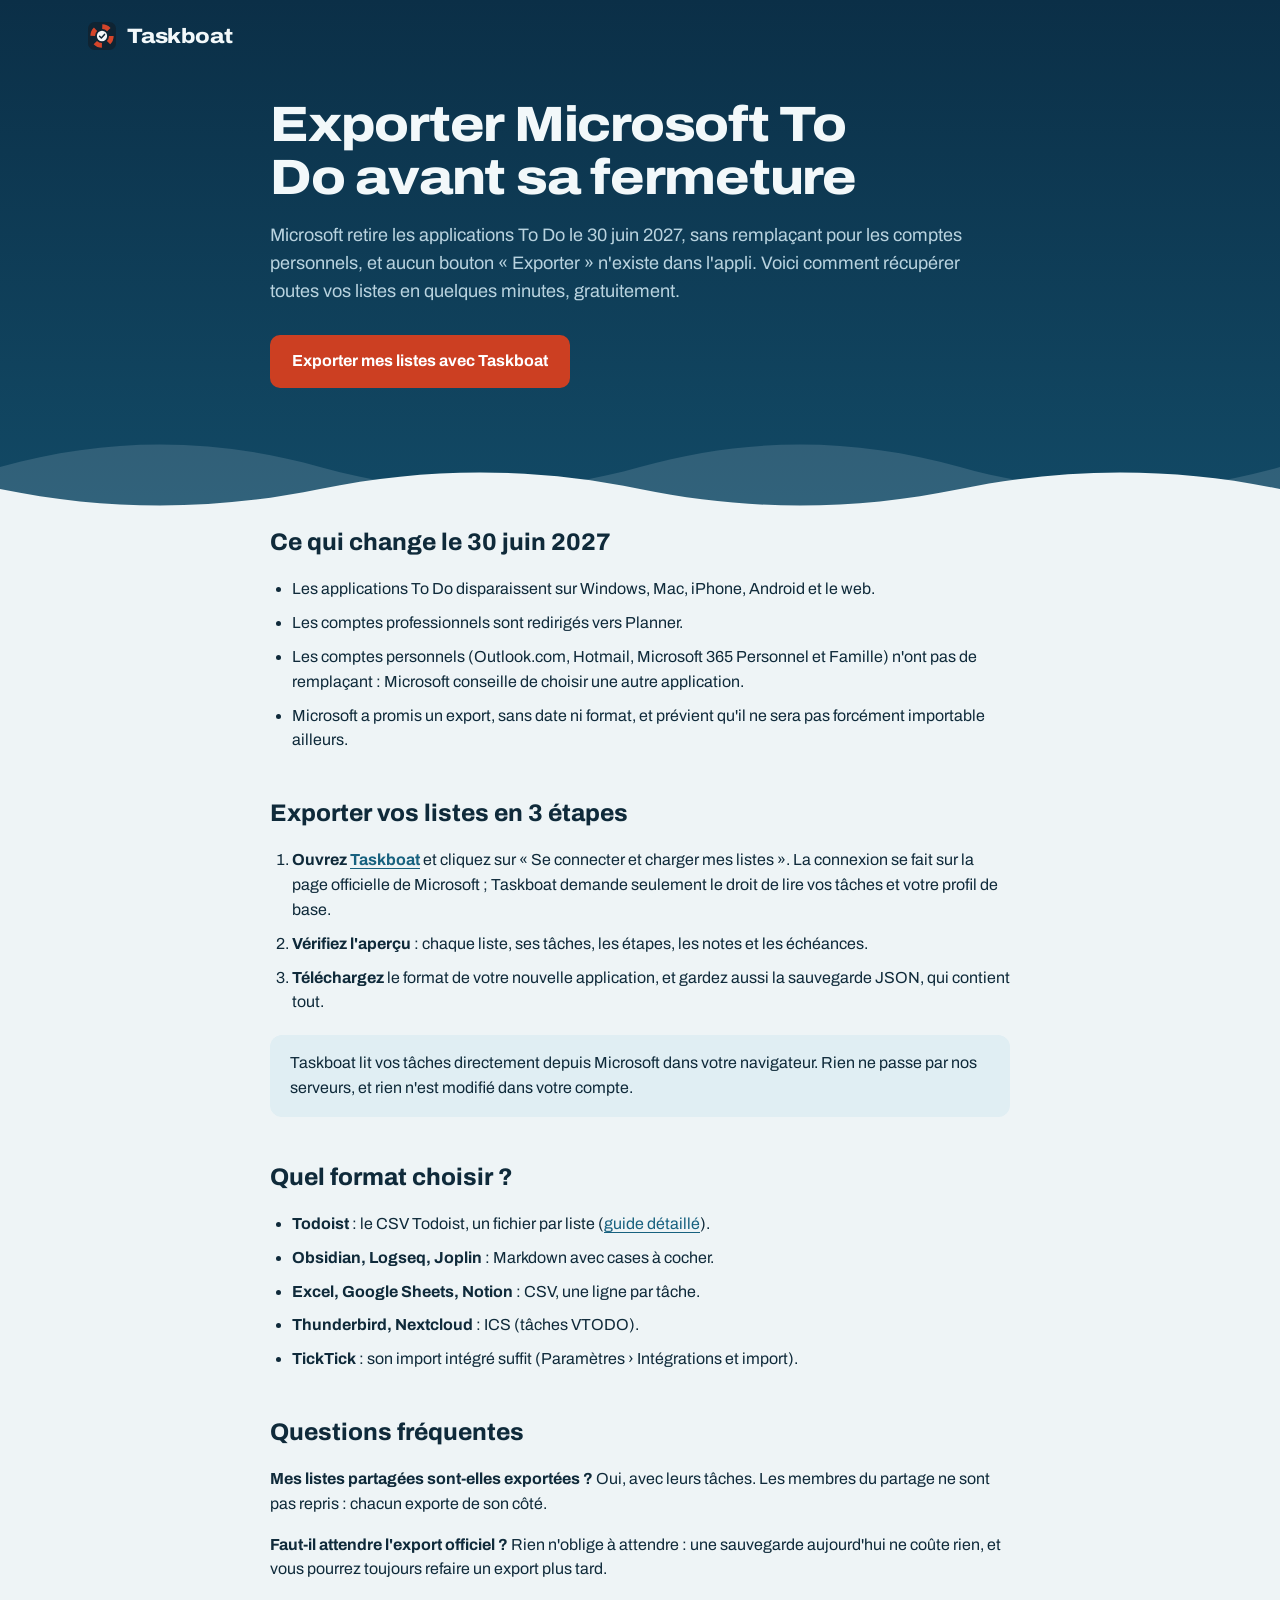
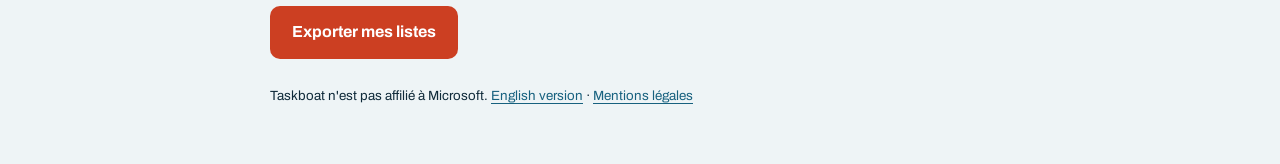
==== commit bf047173: "Mentions légales et confidentialité (FR, EN) Co-Authored-By: Claude Opus 5.5 <noreply@anthropic.com>" ====
--- a/exporter-microsoft-to-do/index.html
+++ b/exporter-microsoft-to-do/index.html
@@ -5,7 +5,7 @@
 <meta name="viewport" content="width=device-width,initial-scale=1,viewport-fit=cover">
 <title>Exporter Microsoft To Do avant sa fermeture (guide 2027)</title>
 <meta name="description" content="Microsoft To Do ferme le 30 juin 2027. Comment exporter gratuitement toutes vos listes et tâches vers Todoist, Excel, Obsidian ou un calendrier, en 3 étapes.">
-<link rel="canonical" href="https://DOMAINE/exporter-microsoft-to-do/">
+<link rel="canonical" href="https://taskboat.app/exporter-microsoft-to-do/">
 <link rel="icon" href="/assets/icon.svg" type="image/svg+xml">
 <link rel="stylesheet" href="/assets/style.css">
 <meta name="theme-color" content="#1b5e7a">
@@ -35,7 +35,7 @@
 
 <h2>Exporter vos listes en 3 étapes</h2>
 <ol>
-<li><strong>Ouvrez <a href="/">Taskboat</a></strong> et cliquez sur « Se connecter et charger mes listes ». La connexion se fait sur la page officielle de Microsoft ; Taskboat demande seulement le droit de lire vos tâches.</li>
+<li><strong>Ouvrez <a href="/">Taskboat</a></strong> et cliquez sur « Se connecter et charger mes listes ». La connexion se fait sur la page officielle de Microsoft ; Taskboat demande seulement le droit de lire vos tâches et votre profil de base.</li>
 <li><strong>Vérifiez l'aperçu</strong> : chaque liste, ses tâches, les étapes, les notes et les échéances.</li>
 <li><strong>Téléchargez</strong> le format de votre nouvelle application, et gardez aussi la sauvegarde JSON, qui contient tout.</li>
 </ol>
@@ -54,7 +54,7 @@
 <p><strong>Mes listes partagées sont-elles exportées ?</strong> Oui, avec leurs tâches. Les membres du partage ne sont pas repris : chacun exporte de son côté.</p>
 <p><strong>Faut-il attendre l'export officiel ?</strong> Rien n'oblige à attendre : une sauvegarde aujourd'hui ne coûte rien, et vous pourrez toujours refaire un export plus tard.</p>
 <a class="cta" href="/">Exporter mes listes</a>
-<p><small>Taskboat n'est pas affilié à Microsoft. <a href="/en/export-microsoft-to-do/">English version</a></small></p>
+<p><small>Taskboat n'est pas affilié à Microsoft. <a href="/en/export-microsoft-to-do/">English version</a> · <a href="/mentions-legales/">Mentions légales</a></small></p>
 </div></div>
 </main>
 </body>
